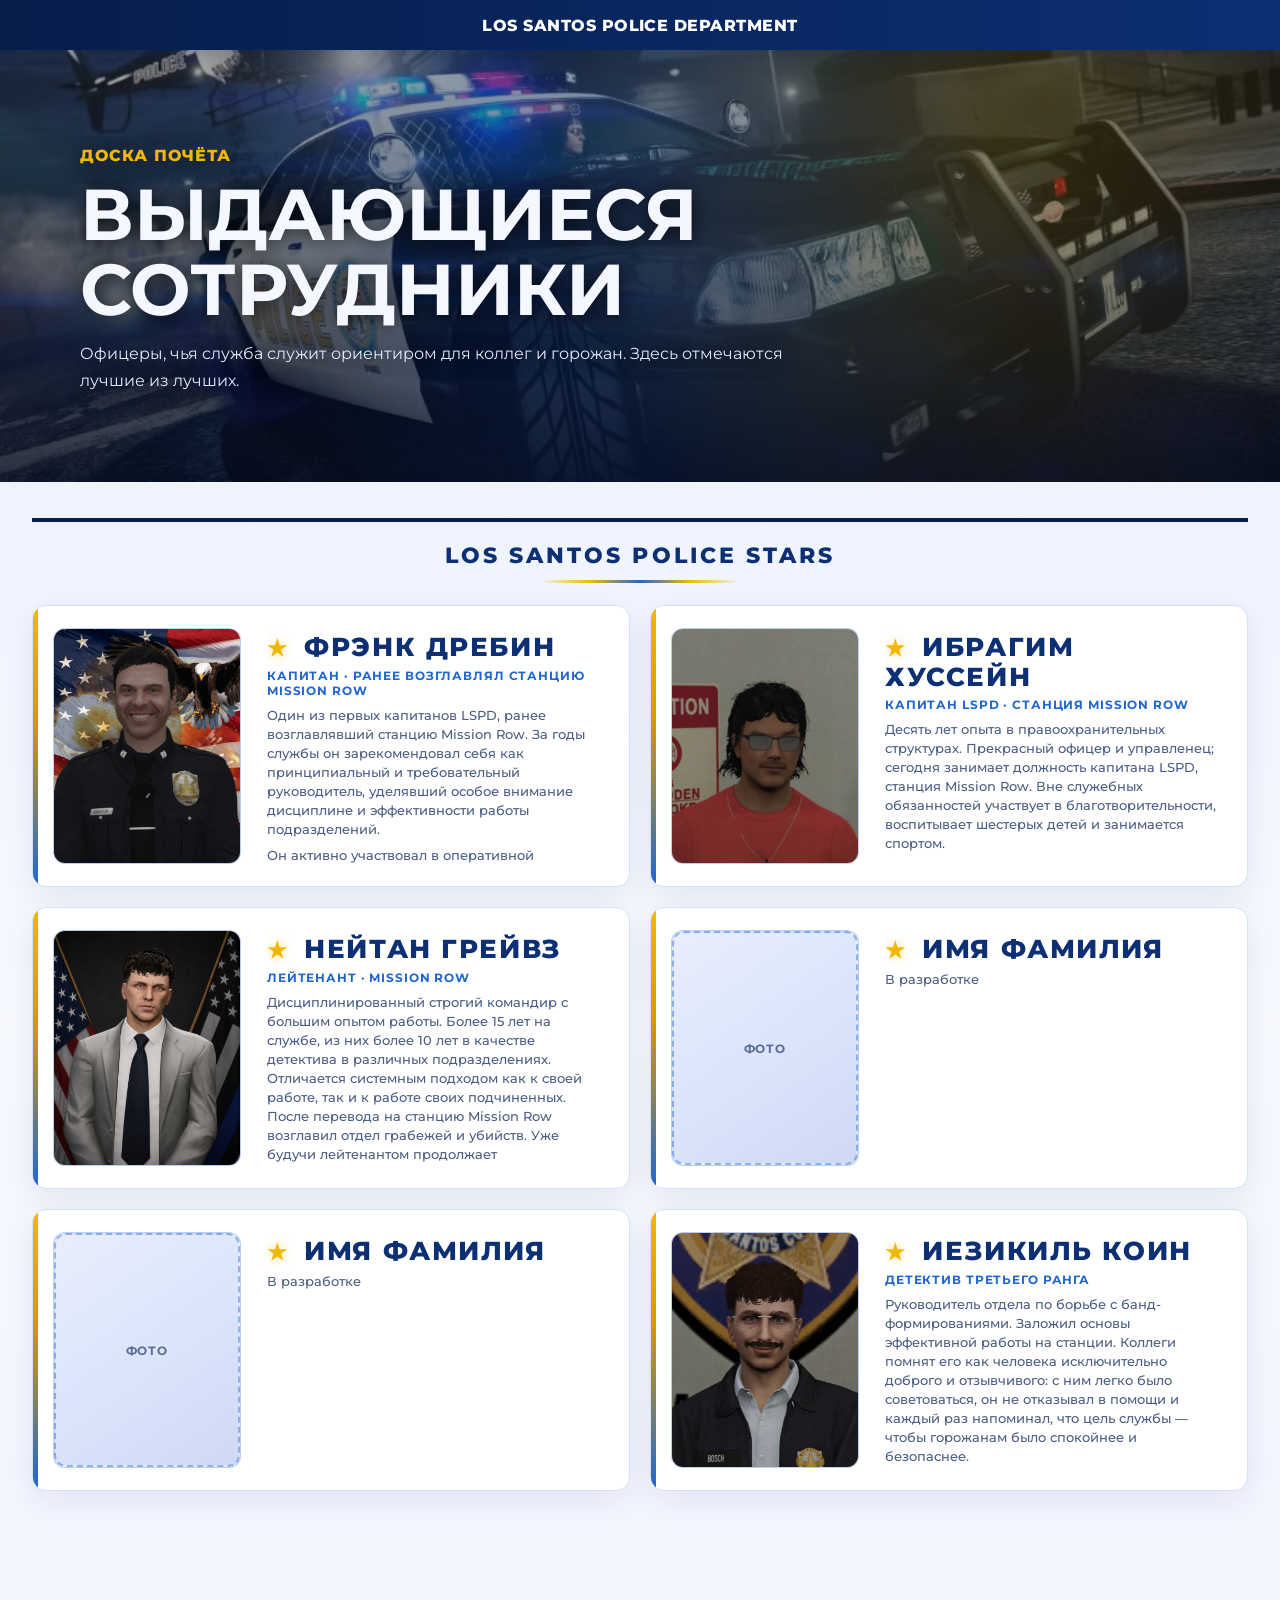
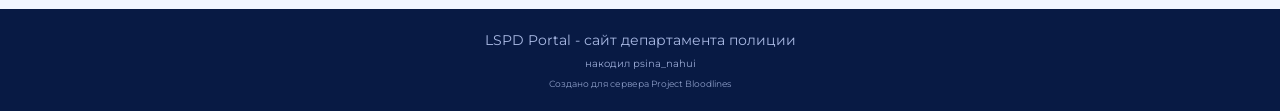
==== luchshie-sotrudniki.html @ 65a3765c "Доска почёта: добавлен Нейтан Грейвз с портретом Co-authored-by: Cursor <cursoragent@cursor.com>" ====
<!DOCTYPE html>
<html lang="ru">
<head>
  <meta charset="UTF-8">
  <meta name="viewport" content="width=device-width, initial-scale=1.0">
  <title>Выдающиеся сотрудники | LSPD Portal</title>
  <link rel="preconnect" href="https://fonts.googleapis.com">
  <link rel="preconnect" href="https://fonts.gstatic.com" crossorigin>
  <link href="https://fonts.googleapis.com/css2?family=Montserrat:wght@400;500;700;800&display=swap" rel="stylesheet">
  <link rel="stylesheet" href="styles.css">
</head>
<body>
  <header class="topbar">
    <div class="container nav">
      <a class="brand-text" href="index.html">LOS SANTOS POLICE DEPARTMENT</a>
    </div>
  </header>

  <main>
    <section class="hero hero-inner hero-honor">
      <div class="hero-overlay"></div>
      <div class="container hero-content">
        <p class="hero-kicker">доска почёта</p>
        <h1>Выдающиеся сотрудники</h1>
        <p class="hero-subtitle">
          Офицеры, чья служба служит ориентиром для коллег и горожан. Здесь отмечаются лучшие из лучших.
        </p>
      </div>
    </section>

    <section class="section section-honor">
      <div class="container">
        <div class="police-stars-banner">
          <p class="police-stars-heading">LOS SANTOS POLICE STARS</p>
        </div>
        <div class="honor-board-grid">
          <article class="honor-card">
            <div class="honor-card-photo-wrap">
              <div class="honor-card-photo-inner">
                <img
                  class="honor-card-img"
                  src="images/honor-frank-drebin.png"
                  width="512"
                  height="512"
                  alt="Портрет капитана Фрэнка Дребина"
                  loading="lazy"
                  decoding="async"
                >
              </div>
            </div>
            <div class="honor-card-text">
              <p class="honor-card-name"><span class="honor-star" aria-hidden="true">★</span> Фрэнк Дребин</p>
              <p class="honor-card-rank">Капитан · ранее возглавлял станцию Mission Row</p>
              <div class="honor-card-bio">
                <p>
                  Один из первых капитанов LSPD, ранее возглавлявший станцию Mission Row. За годы службы он
                  зарекомендовал себя как принципиальный и требовательный руководитель, уделявший особое внимание
                  дисциплине и эффективности работы подразделений.
                </p>
                <p>
                  Он активно участвовал в оперативной деятельности, поддерживая подчинённых не только приказами,
                  но и личным присутствием на службе. В период его руководства станция демонстрировала стабильные
                  результаты и высокий уровень взаимодействия между подразделениями.
                </p>
                <p>
                  Несмотря на завершение службы, его вклад и профессиональные стандарты продолжают оказывать
                  влияние на работу Mission Row.
                </p>
              </div>
            </div>
          </article>
          <article class="honor-card">
            <div class="honor-card-photo-wrap">
              <div class="honor-card-photo-inner">
                <img
                  class="honor-card-img"
                  src="images/honor-ibrahim-hussein.png"
                  width="512"
                  height="512"
                  alt="Портрет капитана Ибрагима Хуссейна"
                  loading="lazy"
                  decoding="async"
                >
              </div>
            </div>
            <div class="honor-card-text">
              <p class="honor-card-name"><span class="honor-star" aria-hidden="true">★</span> Ибрагим Хуссейн</p>
              <p class="honor-card-rank">Капитан LSPD · станция Mission Row</p>
              <p class="honor-card-note">
                Десять лет опыта в правоохранительных структурах. Прекрасный офицер и управленец; сегодня
                занимает должность капитана LSPD, станция Mission Row. Вне служебных обязанностей участвует
                в благотворительности, воспитывает шестерых детей и занимается спортом.
              </p>
            </div>
          </article>
          <article class="honor-card">
            <div class="honor-card-photo-wrap">
              <div class="honor-card-photo-inner">
                <img
                  class="honor-card-img"
                  src="images/honor-nathan-graves.png"
                  width="512"
                  height="512"
                  alt="Портрет лейтенанта Нейтана Грейвза"
                  loading="lazy"
                  decoding="async"
                >
              </div>
            </div>
            <div class="honor-card-text">
              <p class="honor-card-name"><span class="honor-star" aria-hidden="true">★</span> Нейтан Грейвз</p>
              <p class="honor-card-rank">Лейтенант · Mission Row</p>
              <p class="honor-card-note">
                Дисциплинированный строгий командир с большим опытом работы. Более 15 лет на службе, из них более
                10 лет в качестве детектива в различных подразделениях. Отличается системным подходом как к своей
                работе, так и к работе своих подчиненных. После перевода на станцию Mission Row возглавил отдел
                грабежей и убийств. Уже будучи лейтенантом продолжает демонстрировать высокий уровень
                профессионализма и устойчивые результаты.
              </p>
            </div>
          </article>
          <article class="honor-card">
            <div class="honor-card-photo-wrap">
              <div class="honor-card-photo-inner">
                <div class="honor-card-photo-placeholder">Фото</div>
              </div>
            </div>
            <div class="honor-card-text">
              <p class="honor-card-name"><span class="honor-star" aria-hidden="true">★</span> ИМЯ ФАМИЛИЯ</p>
              <p class="honor-card-note">В разработке</p>
            </div>
          </article>
          <article class="honor-card">
            <div class="honor-card-photo-wrap">
              <div class="honor-card-photo-inner">
                <div class="honor-card-photo-placeholder">Фото</div>
              </div>
            </div>
            <div class="honor-card-text">
              <p class="honor-card-name"><span class="honor-star" aria-hidden="true">★</span> ИМЯ ФАМИЛИЯ</p>
              <p class="honor-card-note">В разработке</p>
            </div>
          </article>
          <article class="honor-card">
            <div class="honor-card-photo-wrap">
              <div class="honor-card-photo-inner">
                <img
                  class="honor-card-img"
                  src="images/honor-iezikiel-koin.png"
                  width="376"
                  height="472"
                  alt="Портрет детектива Иезикиля Коина"
                  loading="lazy"
                  decoding="async"
                >
              </div>
            </div>
            <div class="honor-card-text">
              <p class="honor-card-name"><span class="honor-star" aria-hidden="true">★</span> Иезикиль Коин</p>
              <p class="honor-card-rank">Детектив третьего ранга</p>
              <p class="honor-card-note">
                Руководитель отдела по борьбе с банд-формированиями. Заложил основы эффективной работы на станции.
                Коллеги помнят его как человека исключительно доброго и отзывчивого: с ним легко было советоваться,
                он не отказывал в помощи и каждый раз напоминал, что цель службы — чтобы горожанам было спокойнее и безопаснее.
              </p>
            </div>
          </article>
        </div>
      </div>
    </section>
  </main>

  <footer class="footer">
    <div class="container">
      <p class="footer-main">LSPD Portal - сайт департамента полиции</p>
      <p class="footer-note">накодил psina_nahui</p>
      <p class="footer-server">Создано для сервера Project Bloodlines</p>
    </div>
  </footer>
</body>
</html>
---- styles.css ----
:root {
  --bg-dark: #071d4a;
  --bg-dark-2: #0b2f74;
  --accent: #1f66d1;
  --text: #f4f7ff;
  --muted: #cedaf8;
  --gold: #f2b705;
}

* {
  box-sizing: border-box;
}

html,
body {
  margin: 0;
  padding: 0;
  font-family: "Montserrat", Arial, sans-serif;
  background: #f2f6ff;
  color: #111b31;
}

.container {
  width: min(1120px, 92%);
  margin: 0 auto;
}

.topbar {
  position: sticky;
  top: 0;
  z-index: 50;
  height: 50px;
  background: linear-gradient(90deg, var(--bg-dark), var(--bg-dark-2));
  box-shadow: 0 4px 20px rgba(7, 29, 74, 0.28);
}

.nav {
  height: 50px;
  display: flex;
  align-items: center;
  justify-content: center;
}

.brand-text {
  color: #ffffff;
  font-size: clamp(0.72rem, 1.8vw, 1.02rem);
  font-weight: 800;
  letter-spacing: 0.03em;
  text-transform: uppercase;
  text-align: center;
  line-height: 1;
}

a.brand-text {
  text-decoration: none;
  display: flex;
  align-items: center;
  justify-content: center;
  width: 100%;
  min-height: 50px;
}

a.brand-text:hover {
  color: #e8eeff;
}

.hero {
  position: relative;
  min-height: 72vh;
  display: flex;
  align-items: flex-end;
  background:
    linear-gradient(180deg, rgba(4, 10, 28, 0.35) 0%, rgba(4, 12, 32, 0.82) 100%),
    url("images/hero-lspd.png") center/cover no-repeat;
}

.hero-inner {
  min-height: 48vh;
}

.hero-overlay {
  position: absolute;
  inset: 0;
  background: radial-gradient(circle at 50% 30%, rgba(37, 93, 191, 0.3), transparent 55%);
}

.hero-content {
  position: relative;
  z-index: 1;
  padding: 72px 0 88px;
  color: var(--text);
  text-shadow: 0 2px 20px rgba(0, 0, 0, 0.75);
}

.hero-kicker {
  margin: 0 0 12px;
  color: var(--gold);
  font-weight: 800;
  letter-spacing: 0.06em;
  text-transform: uppercase;
}

.hero h1 {
  margin: 0 0 14px;
  font-size: clamp(2rem, 6vw, 4.5rem);
  line-height: 1.04;
  max-width: 900px;
  text-transform: uppercase;
}

.hero-subtitle {
  margin: 0;
  max-width: 760px;
  color: #e2ebff;
  line-height: 1.65;
}

.section {
  padding: 58px 0;
}

.section-cards {
  padding-top: 4px;
}

.police-stars-banner {
  margin: 0 0 22px;
  padding-top: 20px;
  border-top: 4px solid var(--bg-dark);
}

.police-stars-heading {
  margin: 0;
  text-align: center;
  font-size: clamp(0.95rem, 2.4vw, 1.35rem);
  font-weight: 800;
  letter-spacing: 0.14em;
  text-transform: uppercase;
  color: #0d2f73;
}

.police-stars-heading::after {
  content: "";
  display: block;
  width: min(200px, 40%);
  height: 3px;
  margin: 12px auto 0;
  border-radius: 2px;
  background: linear-gradient(90deg, transparent, var(--gold), var(--accent), var(--gold), transparent);
}

.cards-grid {
  display: grid;
  grid-template-columns: repeat(4, minmax(0, 1fr));
  gap: 18px;
  /* не задавать горизонтальные margin — иначе перебивается margin: 0 auto у .container на том же элементе */
  padding: 10px 0;
  overflow: visible;
}

.cards-grid.single-card {
  grid-template-columns: minmax(260px, 460px);
  justify-content: center;
}

.card {
  position: relative;
  min-height: 220px;
  border: 2px solid #2f70cf;
  overflow: hidden;
  text-decoration: none;
  color: #ffffff;
  display: flex;
  align-items: flex-end;
  justify-content: flex-start;
  padding: 18px;
  background-size: cover;
  background-position: center;
  transition:
    transform 0.28s ease,
    box-shadow 0.28s ease;
}

.card::before {
  content: "";
  position: absolute;
  inset: 0;
  background: linear-gradient(180deg, rgba(0, 0, 0, 0.18), rgba(0, 0, 0, 0.58));
  transition: background 0.28s ease;
}

.card:hover,
.card:focus-visible {
  transform: scale(1.045);
  z-index: 2;
  box-shadow: 0 18px 42px rgba(13, 47, 115, 0.38);
}

.card:hover::before,
.card:focus-visible::before {
  background: linear-gradient(180deg, rgba(0, 0, 0, 0.52), rgba(0, 0, 0, 0.88));
}

.card:focus-visible {
  outline: 3px solid #5a9cff;
  outline-offset: 3px;
}

.card-text-wrap {
  display: block;
  position: relative;
  z-index: 1;
  width: 100%;
  max-width: 100%;
}

.card-title,
.card-hover-desc {
  display: block;
  transition: opacity 0.22s ease, visibility 0.22s ease;
}

.card-title {
  font-weight: 800;
  letter-spacing: 0.04em;
  text-transform: uppercase;
  font-size: 1.05rem;
}

.card-hover-desc {
  position: absolute;
  left: 0;
  right: 0;
  bottom: 0;
  opacity: 0;
  visibility: hidden;
  font-weight: 700;
  font-size: 0.92rem;
  line-height: 1.35;
  letter-spacing: 0.02em;
  text-transform: none;
}

.card:hover .card-title,
.card:focus-visible .card-title {
  opacity: 0;
  visibility: hidden;
}

.card:hover .card-hover-desc,
.card:focus-visible .card-hover-desc {
  opacity: 1;
  visibility: visible;
}

@media (prefers-reduced-motion: reduce) {
  .card {
    transition: none;
  }

  .card::before {
    transition: none;
  }

  .card-title,
  .card-hover-desc {
    transition: none;
  }
}

.card-2 {
  background-image: url("https://images.unsplash.com/photo-1450101499163-c8848c66ca85?auto=format&fit=crop&w=1200&q=80");
}

.card-3 {
  background-image: url("https://images.unsplash.com/photo-1589998059171-988d887df646?auto=format&fit=crop&w=1200&q=80");
}

.card-4 {
  background-image: url("https://images.unsplash.com/photo-1589829545856-d10d557cf95f?auto=format&fit=crop&w=1200&q=80");
}

.card-5 {
  background-image: url("images/ride-along-card.png");
}

.card-6 {
  background-image: url("images/card-best-employees.png");
  background-position: center center;
}

.hero.hero-honor .hero-overlay {
  background:
    radial-gradient(circle at 78% 18%, rgba(242, 183, 5, 0.2), transparent 46%),
    radial-gradient(circle at 50% 32%, rgba(37, 93, 191, 0.32), transparent 58%);
}

.section-honor {
  padding-top: 36px;
  background:
    linear-gradient(180deg, #eef3ff 0%, #f2f6ff 22%, #f7f9ff 50%, #f2f6ff 100%);
}

.section-honor .container {
  width: min(1240px, 95%);
}

.honor-board-grid {
  display: grid;
  grid-template-columns: repeat(2, minmax(0, 1fr));
  gap: 20px;
  max-width: 100%;
  margin: 0 auto;
}

/* Нечётное число карточек: последняя по центру, ширина как у одной колонки */
.honor-board-grid > .honor-card:last-child:nth-child(odd) {
  grid-column: 1 / -1;
  width: 100%;
  max-width: calc((100% - 20px) / 2);
  justify-self: center;
}

/* Единый размер портрета; блок текста не выше фото (лишнее — прокрутка) */
.honor-card {
  --honor-photo-w: 188px;
  --honor-photo-h: 236px;

  position: relative;
  display: grid;
  grid-template-columns: var(--honor-photo-w) 1fr;
  gap: 20px 26px;
  align-items: start;
  padding: 22px 24px 22px 20px;
  background: #ffffff;
  border-radius: 14px;
  border: 1px solid #d5e0fb;
  box-shadow:
    0 10px 32px rgba(7, 29, 74, 0.08),
    inset 0 1px 0 rgba(255, 255, 255, 0.9);
  overflow: hidden;
}

.honor-card::before {
  content: "";
  position: absolute;
  left: 0;
  top: 0;
  bottom: 0;
  width: 5px;
  background: linear-gradient(180deg, var(--gold) 0%, #d99a00 40%, var(--accent) 100%);
}

.honor-card-photo-wrap {
  position: relative;
  z-index: 1;
  width: var(--honor-photo-w);
  height: var(--honor-photo-h);
  flex-shrink: 0;
}

.honor-card-photo-inner {
  width: 100%;
  height: 100%;
  border-radius: 12px;
  overflow: hidden;
  border: 1px solid rgba(47, 112, 207, 0.25);
  background: #e8eefc;
}

.honor-card-img {
  display: block;
  width: 100%;
  height: 100%;
  object-fit: cover;
  object-position: center top;
}

.honor-card-photo-placeholder {
  display: flex;
  align-items: center;
  justify-content: center;
  width: 100%;
  height: 100%;
  border-radius: 12px;
  border: 2px dashed rgba(47, 112, 207, 0.45);
  background: linear-gradient(145deg, #e8eefc 0%, #dce6fb 45%, #cfd9f5 100%);
  color: #5a6d94;
  font-size: 0.78rem;
  font-weight: 700;
  letter-spacing: 0.08em;
  text-transform: uppercase;
}

.honor-card-text {
  position: relative;
  z-index: 1;
  min-width: 0;
  height: var(--honor-photo-h);
  max-height: var(--honor-photo-h);
  overflow-x: hidden;
  overflow-y: auto;
  display: flex;
  flex-direction: column;
  justify-content: flex-start;
  box-sizing: border-box;
  padding: 4px 6px 2px 0;
}

.honor-star {
  display: inline-block;
  margin-right: 6px;
  color: var(--gold);
  font-size: 0.85em;
  text-shadow: 0 0 12px rgba(242, 183, 5, 0.45);
  vertical-align: middle;
}

.honor-card-name {
  margin: 0 0 6px;
  font-size: clamp(1.12rem, 2.4vw, 1.65rem);
  font-weight: 800;
  letter-spacing: 0.06em;
  line-height: 1.12;
  text-transform: uppercase;
  color: #0d2f73;
}

.honor-card-rank {
  margin: 0 0 8px;
  font-size: 0.78rem;
  font-weight: 700;
  letter-spacing: 0.07em;
  text-transform: uppercase;
  color: #1f66d1;
}

.honor-card-note {
  margin: 0;
  font-size: 0.82rem;
  line-height: 1.45;
  color: #4a5d82;
  font-weight: 500;
}

.honor-card-bio {
  margin: 0;
  min-height: 0;
}

.honor-card-bio p {
  margin: 0 0 0.55em;
  font-size: 0.82rem;
  line-height: 1.45;
  color: #4a5d82;
  font-weight: 500;
}

.honor-card-bio p:last-child {
  margin-bottom: 0;
}

@media (max-width: 900px) {
  .honor-board-grid {
    grid-template-columns: 1fr;
  }

  .honor-board-grid > .honor-card:last-child:nth-child(odd) {
    grid-column: auto;
    max-width: none;
    justify-self: stretch;
  }
}

@media (max-width: 640px) {
  .honor-card {
    grid-template-columns: 1fr;
    justify-items: center;
    text-align: center;
    padding: 20px 18px;
  }

  .honor-card-photo-wrap {
    width: min(188px, 100%);
    aspect-ratio: 188 / 236;
    height: auto;
  }

  .honor-card-text {
    width: 100%;
    height: auto;
    max-height: none;
    overflow: visible;
    justify-content: flex-start;
    padding-right: 0;
  }

  .honor-card-name {
    letter-spacing: 0.05em;
  }
}

.section-contacts {
  padding-top: 12px;
}

.contacts-box {
  background: #ffffff;
  border: 1px solid #d5e0fb;
  border-radius: 12px;
  padding: 26px 24px;
}

.contacts-box h2 {
  margin: 0 0 14px;
  color: #0d2f73;
}

.contacts-box p {
  margin: 0 0 8px;
  line-height: 1.6;
}

.contacts-box p:last-child {
  margin-bottom: 0;
}

.advantages-box {
  background: #ffffff;
  border: 1px solid #d5e0fb;
  border-radius: 12px;
  padding: 28px 24px;
}

.advantages-box h2 {
  margin: 0 0 14px;
  color: #0d2f73;
}

.advantages-box h3 {
  margin: 18px 0 10px;
  color: #0d2f73;
}

.advantages-box p {
  margin: 0 0 12px;
  line-height: 1.65;
}

.advantages-list {
  margin: 0 0 24px;
  padding-left: 24px;
  line-height: 1.7;
}

.pricing-age-note {
  margin: 12px 0 0;
  padding: 12px 14px;
  border-radius: 10px;
  background: #eef4ff;
  border: 1px solid #d7e4ff;
  line-height: 1.65;
}

.service-panel .price-list {
  margin: 0 0 18px;
  padding-left: 22px;
  line-height: 1.65;
}

.price-list li {
  margin-bottom: 8px;
}

.price-list li span {
  font-weight: 700;
  color: #0d2f73;
}

.service-label {
  display: block;
  margin: 0 0 8px;
  font-weight: 700;
  color: #0d2f73;
  font-size: 0.95rem;
}

.service-select {
  width: 100%;
  max-width: min(720px, 100%);
  margin: 0 0 18px;
  padding: 12px 14px;
  border-radius: 10px;
  border: 1px solid #c8d6f5;
  background: #f7f9ff;
  font-family: inherit;
  font-size: 0.95rem;
  color: #111b31;
  transition: border-color 0.25s ease, box-shadow 0.25s ease, transform 0.2s ease;
}

.service-select:focus {
  outline: none;
  border-color: #4f83dd;
  box-shadow: 0 0 0 4px rgba(79, 131, 221, 0.2);
  transform: translateY(-1px);
}

.service-panel {
  margin: 0 0 22px;
  background: #f8fbff;
  border: 1px solid #d7e4ff;
  border-radius: 10px;
  padding: 16px 16px 6px;
}

.service-panel p {
  margin: 0 0 12px;
  line-height: 1.65;
}

.service-panel-active {
  animation: panelFadeIn 0.35s ease;
}

@keyframes panelFadeIn {
  from {
    opacity: 0;
    transform: translateY(8px);
  }

  to {
    opacity: 1;
    transform: translateY(0);
  }
}

.actions-row {
  display: grid;
  grid-template-columns: repeat(3, minmax(0, 1fr));
  gap: 12px;
}

.actions-row-single {
  grid-template-columns: minmax(200px, 400px);
  justify-content: center;
}

.action-btn {
  display: inline-flex;
  align-items: center;
  justify-content: center;
  min-height: 54px;
  border: 0;
  border-radius: 10px;
  background: #1f66d1;
  color: #ffffff;
  text-decoration: none;
  font-weight: 700;
  text-align: center;
  padding: 12px 14px;
  cursor: pointer;
}

.action-btn:hover {
  background: #1859bb;
}

.action-btn-muted {
  background: #7890c4;
  cursor: not-allowed;
}

.action-btn-muted:hover {
  background: #7890c4;
}

.footer {
  margin-top: 60px;
  background: #081a44;
  color: #a9b9e4;
  text-align: center;
  padding: 22px 0 20px;
}

.footer-main {
  margin: 0 0 8px;
  font-size: 0.88rem;
}

.footer-note {
  margin: 0;
  font-size: 0.64rem;
  opacity: 0.92;
}

.footer-server {
  margin: 8px 0 0;
  font-size: 0.58rem;
  line-height: 1.35;
  opacity: 0.82;
}

@media (max-width: 880px) {
  .cards-grid {
    grid-template-columns: repeat(2, minmax(0, 1fr));
  }
}

@media (max-width: 720px) {
  .nav {
    height: 50px;
  }

  .hero {
    min-height: 62vh;
  }

  .hero-content {
    padding: 56px 0;
  }

  .cards-grid {
    grid-template-columns: 1fr;
  }

  .card {
    min-height: 195px;
  }

  .actions-row {
    gap: 8px;
  }

  .actions-row .action-btn {
    font-size: clamp(0.62rem, 2.4vw, 0.82rem);
    padding: 10px 6px;
    min-height: 48px;
  }
}
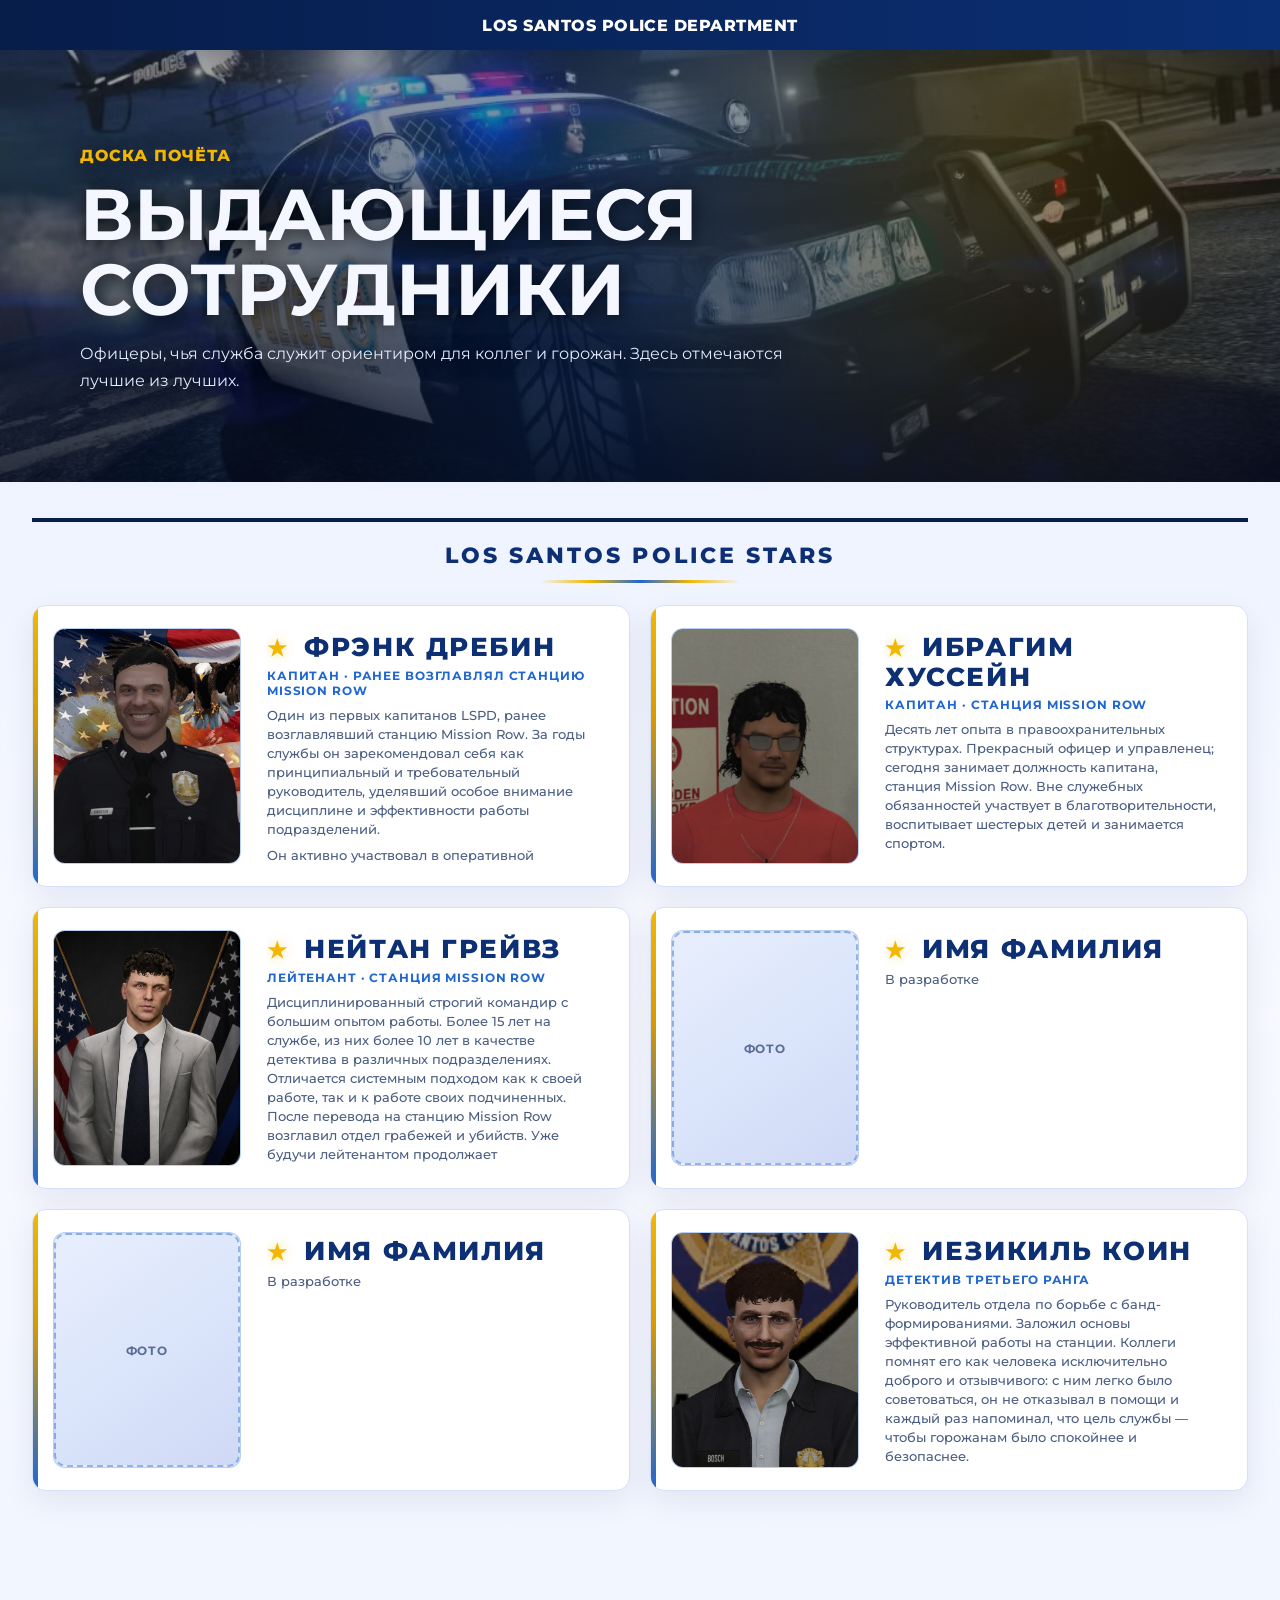
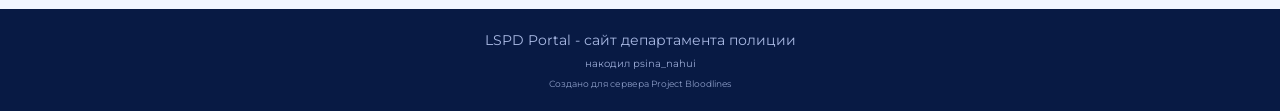
==== commit d0f3430a: "Доска почёта: в карточке Ибрагима убрано «LSPD» из должности Co-authored-by: Cursor <cursoragent@cur" ====
--- a/luchshie-sotrudniki.html
+++ b/luchshie-sotrudniki.html
@@ -85,10 +85,10 @@
             </div>
             <div class="honor-card-text">
               <p class="honor-card-name"><span class="honor-star" aria-hidden="true">★</span> Ибрагим Хуссейн</p>
-              <p class="honor-card-rank">Капитан LSPD · станция Mission Row</p>
+              <p class="honor-card-rank">Капитан · станция Mission Row</p>
               <p class="honor-card-note">
                 Десять лет опыта в правоохранительных структурах. Прекрасный офицер и управленец; сегодня
-                занимает должность капитана LSPD, станция Mission Row. Вне служебных обязанностей участвует
+                занимает должность капитана, станция Mission Row. Вне служебных обязанностей участвует
                 в благотворительности, воспитывает шестерых детей и занимается спортом.
               </p>
             </div>
@@ -109,7 +109,7 @@
             </div>
             <div class="honor-card-text">
               <p class="honor-card-name"><span class="honor-star" aria-hidden="true">★</span> Нейтан Грейвз</p>
-              <p class="honor-card-rank">Лейтенант · Mission Row</p>
+              <p class="honor-card-rank">Лейтенант · Станция Mission Row</p>
               <p class="honor-card-note">
                 Дисциплинированный строгий командир с большим опытом работы. Более 15 лет на службе, из них более
                 10 лет в качестве детектива в различных подразделениях. Отличается системным подходом как к своей
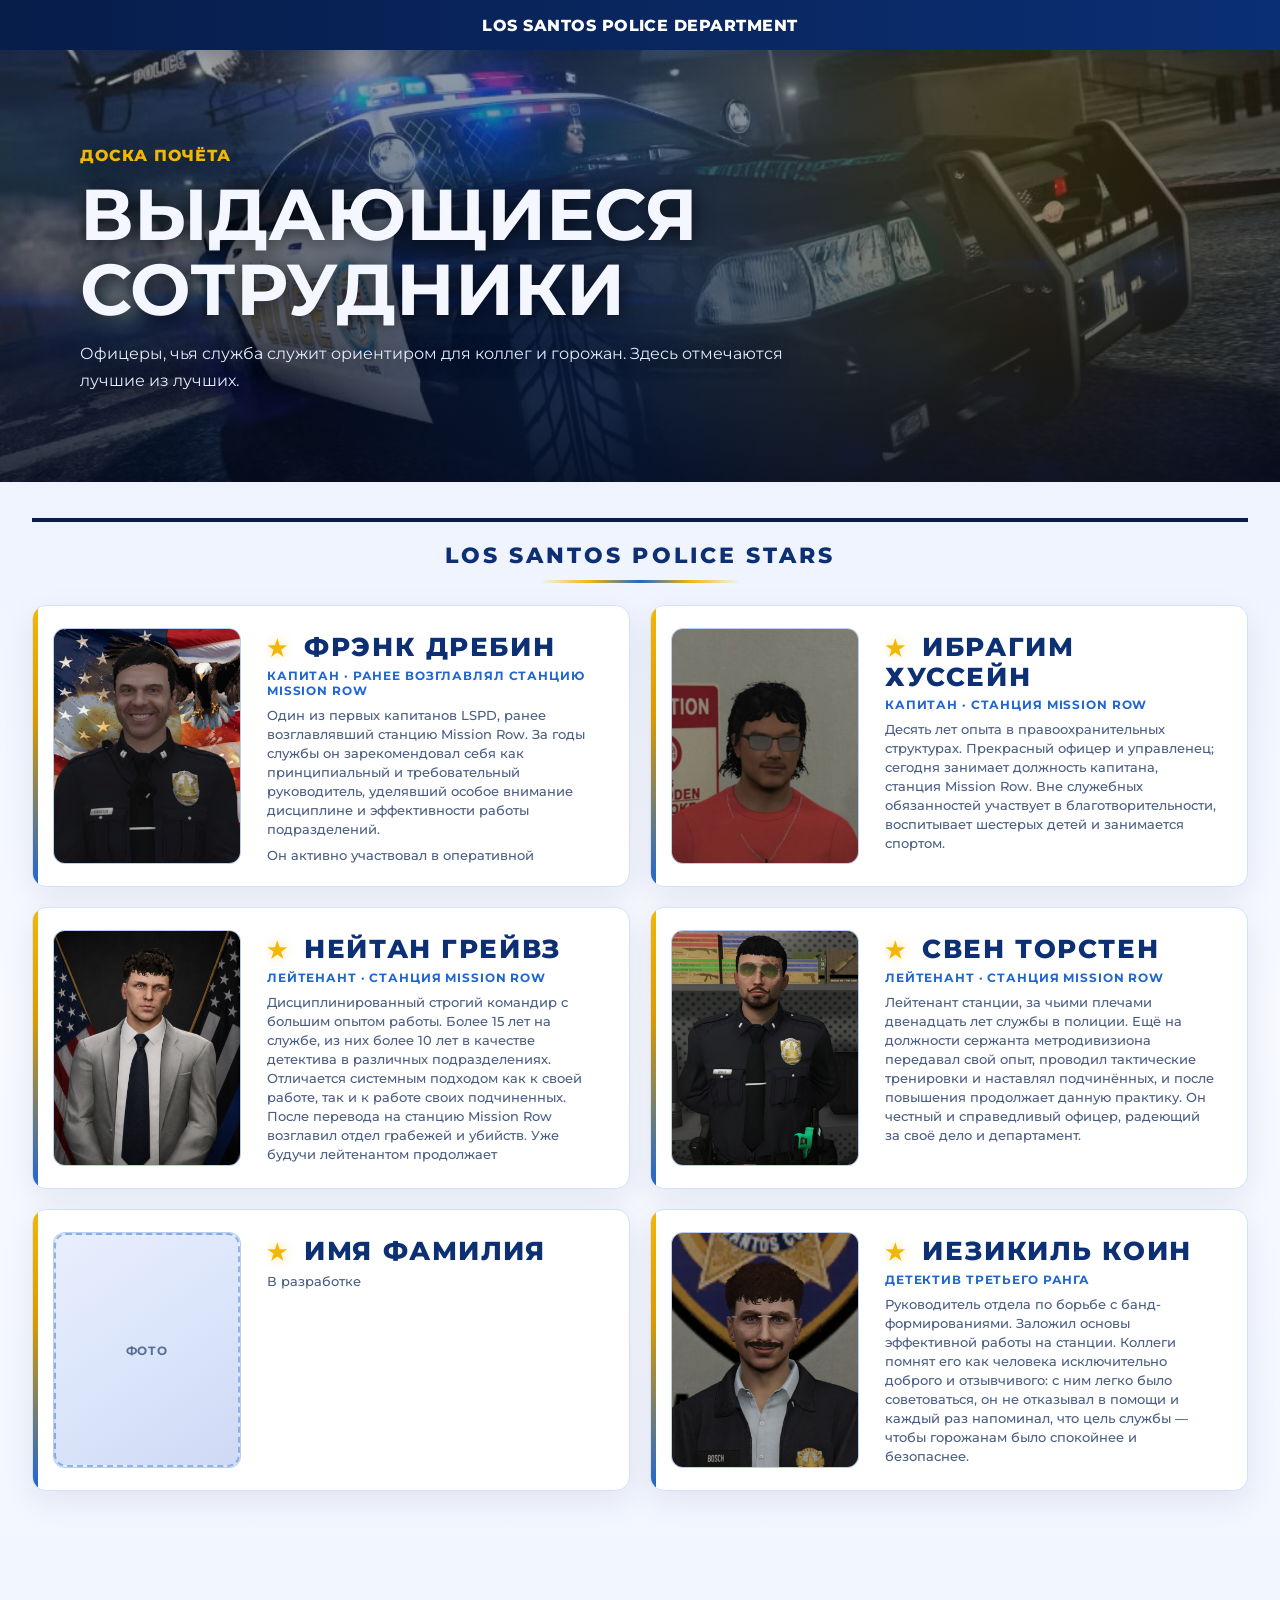
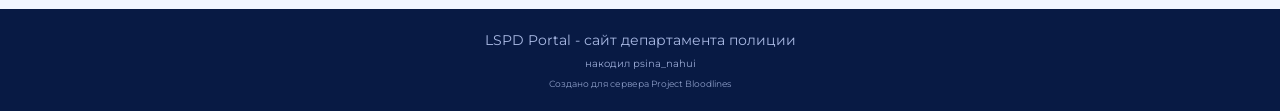
==== commit 02b3a956: "Доска почёта: добавлен Свен Торстен с портретом Co-authored-by: Cursor <cursoragent@cursor.com>" ====
--- a/luchshie-sotrudniki.html
+++ b/luchshie-sotrudniki.html
@@ -122,12 +122,26 @@
           <article class="honor-card">
             <div class="honor-card-photo-wrap">
               <div class="honor-card-photo-inner">
-                <div class="honor-card-photo-placeholder">Фото</div>
+                <img
+                  class="honor-card-img"
+                  src="images/honor-sven-torsten.png"
+                  width="672"
+                  height="1008"
+                  alt="Портрет лейтенанта Свена Торстена"
+                  loading="lazy"
+                  decoding="async"
+                >
               </div>
             </div>
             <div class="honor-card-text">
-              <p class="honor-card-name"><span class="honor-star" aria-hidden="true">★</span> ИМЯ ФАМИЛИЯ</p>
-              <p class="honor-card-note">В разработке</p>
+              <p class="honor-card-name"><span class="honor-star" aria-hidden="true">★</span> Свен Торстен</p>
+              <p class="honor-card-rank">Лейтенант · Станция Mission Row</p>
+              <p class="honor-card-note">
+                Лейтенант станции, за чьими плечами двенадцать лет службы в полиции. Ещё на должности сержанта
+                метродивизиона передавал свой опыт, проводил тактические тренировки и наставлял подчинённых, и
+                после повышения продолжает данную практику. Он честный и справедливый офицер, радеющий за своё
+                дело и департамент.
+              </p>
             </div>
           </article>
           <article class="honor-card">
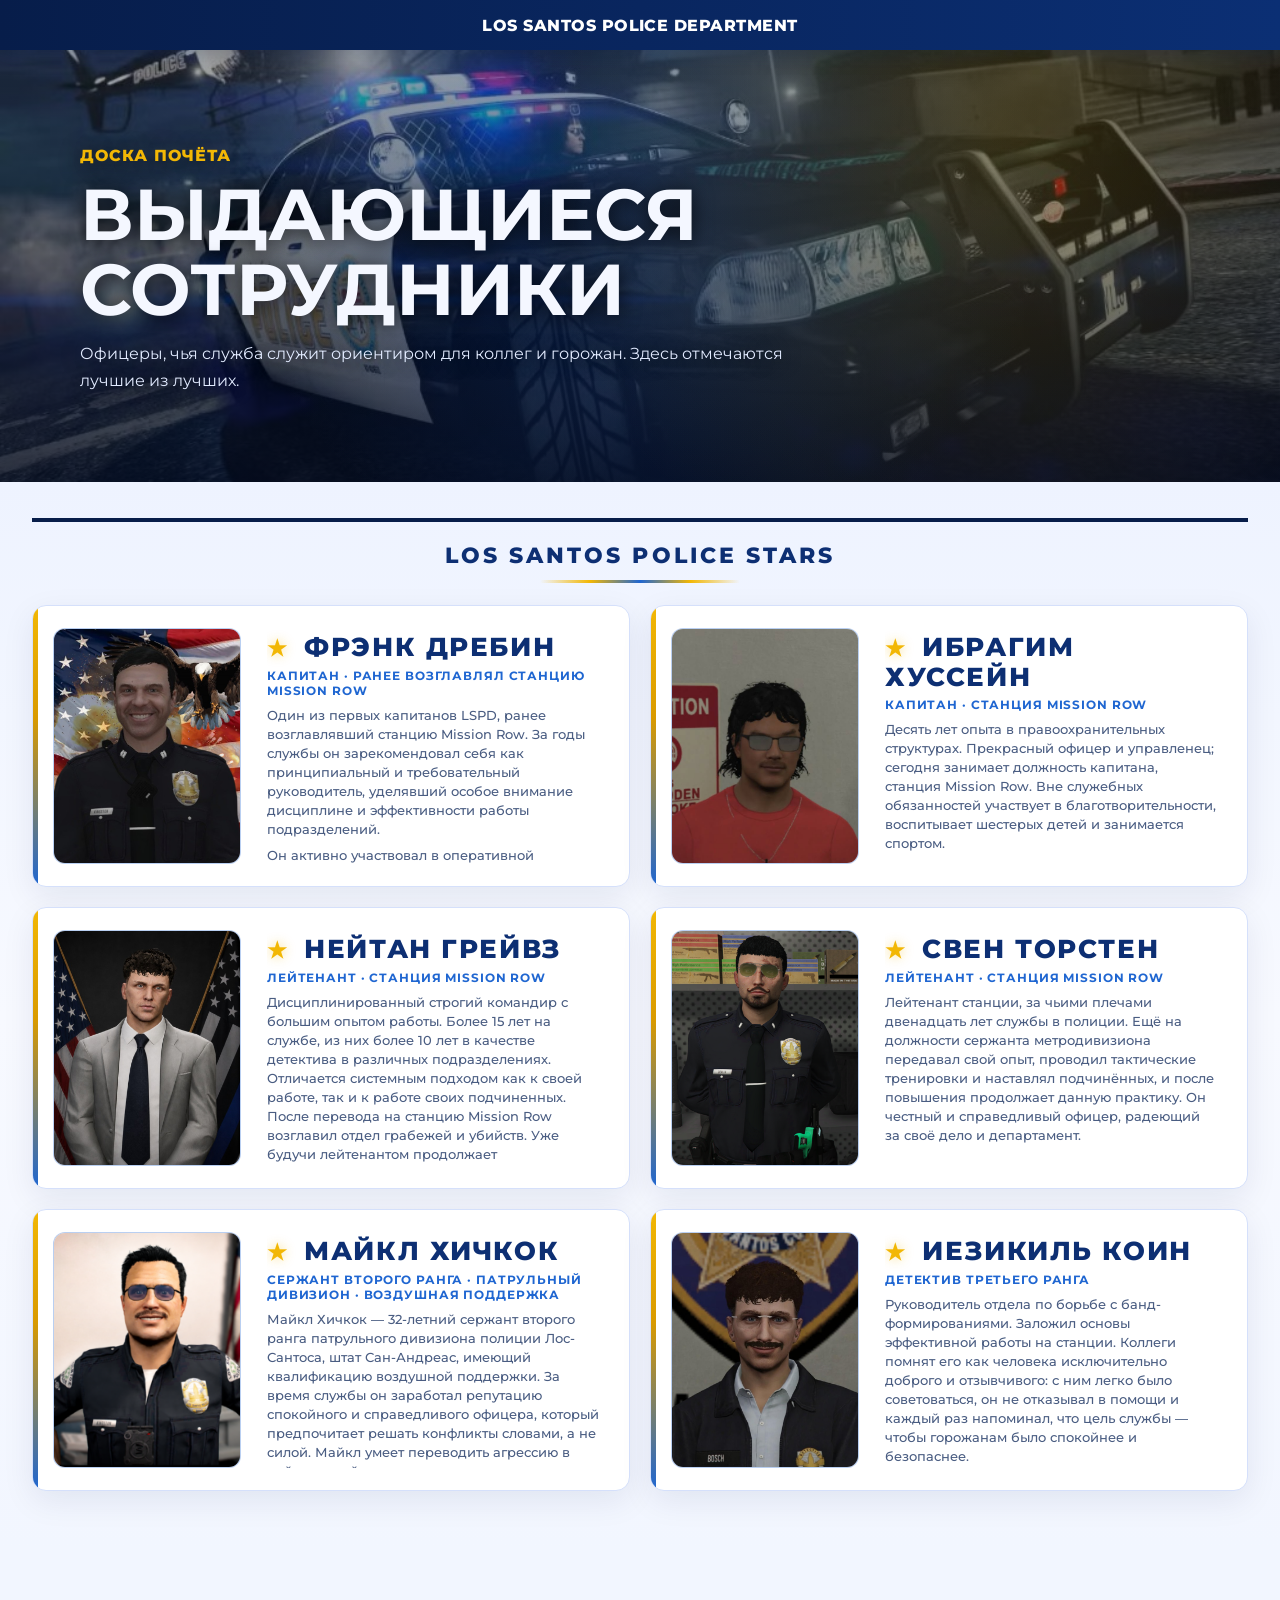
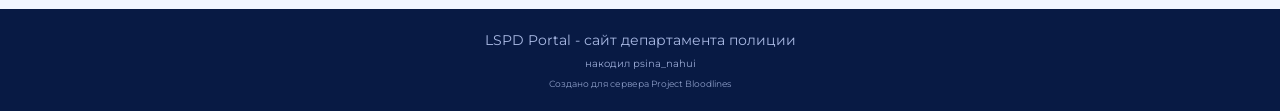
==== commit 969ca67d: "Доска почёта: добавлен Майкл Хичкок с портретом и биографией Co-authored-by: Cursor <cursoragent@cur" ====
--- a/luchshie-sotrudniki.html
+++ b/luchshie-sotrudniki.html
@@ -147,12 +147,55 @@
           <article class="honor-card">
             <div class="honor-card-photo-wrap">
               <div class="honor-card-photo-inner">
-                <div class="honor-card-photo-placeholder">Фото</div>
-              </div>
-            </div>
-            <div class="honor-card-text">
-              <p class="honor-card-name"><span class="honor-star" aria-hidden="true">★</span> ИМЯ ФАМИЛИЯ</p>
-              <p class="honor-card-note">В разработке</p>
+                <img
+                  class="honor-card-img"
+                  src="images/honor-michael-hitchcock.png"
+                  width="672"
+                  height="1008"
+                  alt="Портрет сержанта Майкла Хичкока"
+                  loading="lazy"
+                  decoding="async"
+                >
+              </div>
+            </div>
+            <div class="honor-card-text">
+              <p class="honor-card-name"><span class="honor-star" aria-hidden="true">★</span> Майкл Хичкок</p>
+              <p class="honor-card-rank">Сержант второго ранга · патрульный дивизион · воздушная поддержка</p>
+              <div class="honor-card-bio">
+                <p>
+                  Майкл Хичкок — 32-летний сержант второго ранга патрульного дивизиона полиции Лос-Сантоса,
+                  штат Сан-Андреас, имеющий квалификацию воздушной поддержки. За время службы он заработал репутацию
+                  спокойного и справедливого офицера, который предпочитает решать конфликты словами, а не силой.
+                  Майкл умеет переводить агрессию в нейтральный разговор и всегда старается сохранить контроль над ситуацией.
+                  Среди коллег он известен как дружелюбный и надёжный человек, однако к подчинённым относится строго,
+                  особенно когда речь идёт о дисциплине и работе на улицах города.
+                </p>
+                <p>
+                  Родился в Де-Мойне, штат Айова, в семье рабочего мясокомбината и школьной библиотекарши. Детство прошло
+                  среди простых людей, где ценились спокойствие, честность и уверенность в завтрашнем дне. После школы
+                  поступил в Community College Айовы и получил диплом по криминологии, хотя сам утверждает, что попал туда
+                  случайно — искал аудиторию, где рассказывали, как открыть недорогую пиццерию. Всё изменилось после того,
+                  как преподаватель заметил, насколько легко Майкл разобрал тестовый кейс ограбления, и убедил его попробовать
+                  себя в полиции.
+                </p>
+                <p>
+                  Окончательно решение стать офицером он принял после ограбления булочной в студенческие годы. Пока преступник
+                  угрожал продавщице, Майкл больше переживал за витрину с эклерами, чем за собственную безопасность, и в итоге
+                  вырубил грабителя металлическим лотком для выпечки. Эклеры остались целы, продавщица назвала его героем,
+                  а бесплатный торт стал началом его пути в полиции.
+                </p>
+                <p>
+                  Несмотря на серьёзную должность, Хичкок всегда оставался человеком со странными привычками и своеобразным
+                  чувством юмора. Он боится случайно стать начальником, считая, что однажды подпишет документ, который отменит
+                  Конституцию. В отделе известен своей коллекцией «потерянных» кружек, ручек, значков и флешек, которые называет
+                  будущим «музеем полиции его имени». Также состоит в онлайн-клубе любителей перекусов, где спорит о том,
+                  какой соус лучше подходит «для переговоров».
+                </p>
+                <p>
+                  Со временем Майкл покинул Лос-Сантос и уехал в Канаду, оставив службу позади, но для многих коллег навсегда
+                  остался офицером, который умел сохранять спокойствие даже в самом большом хаосе.
+                </p>
+              </div>
             </div>
           </article>
           <article class="honor-card">
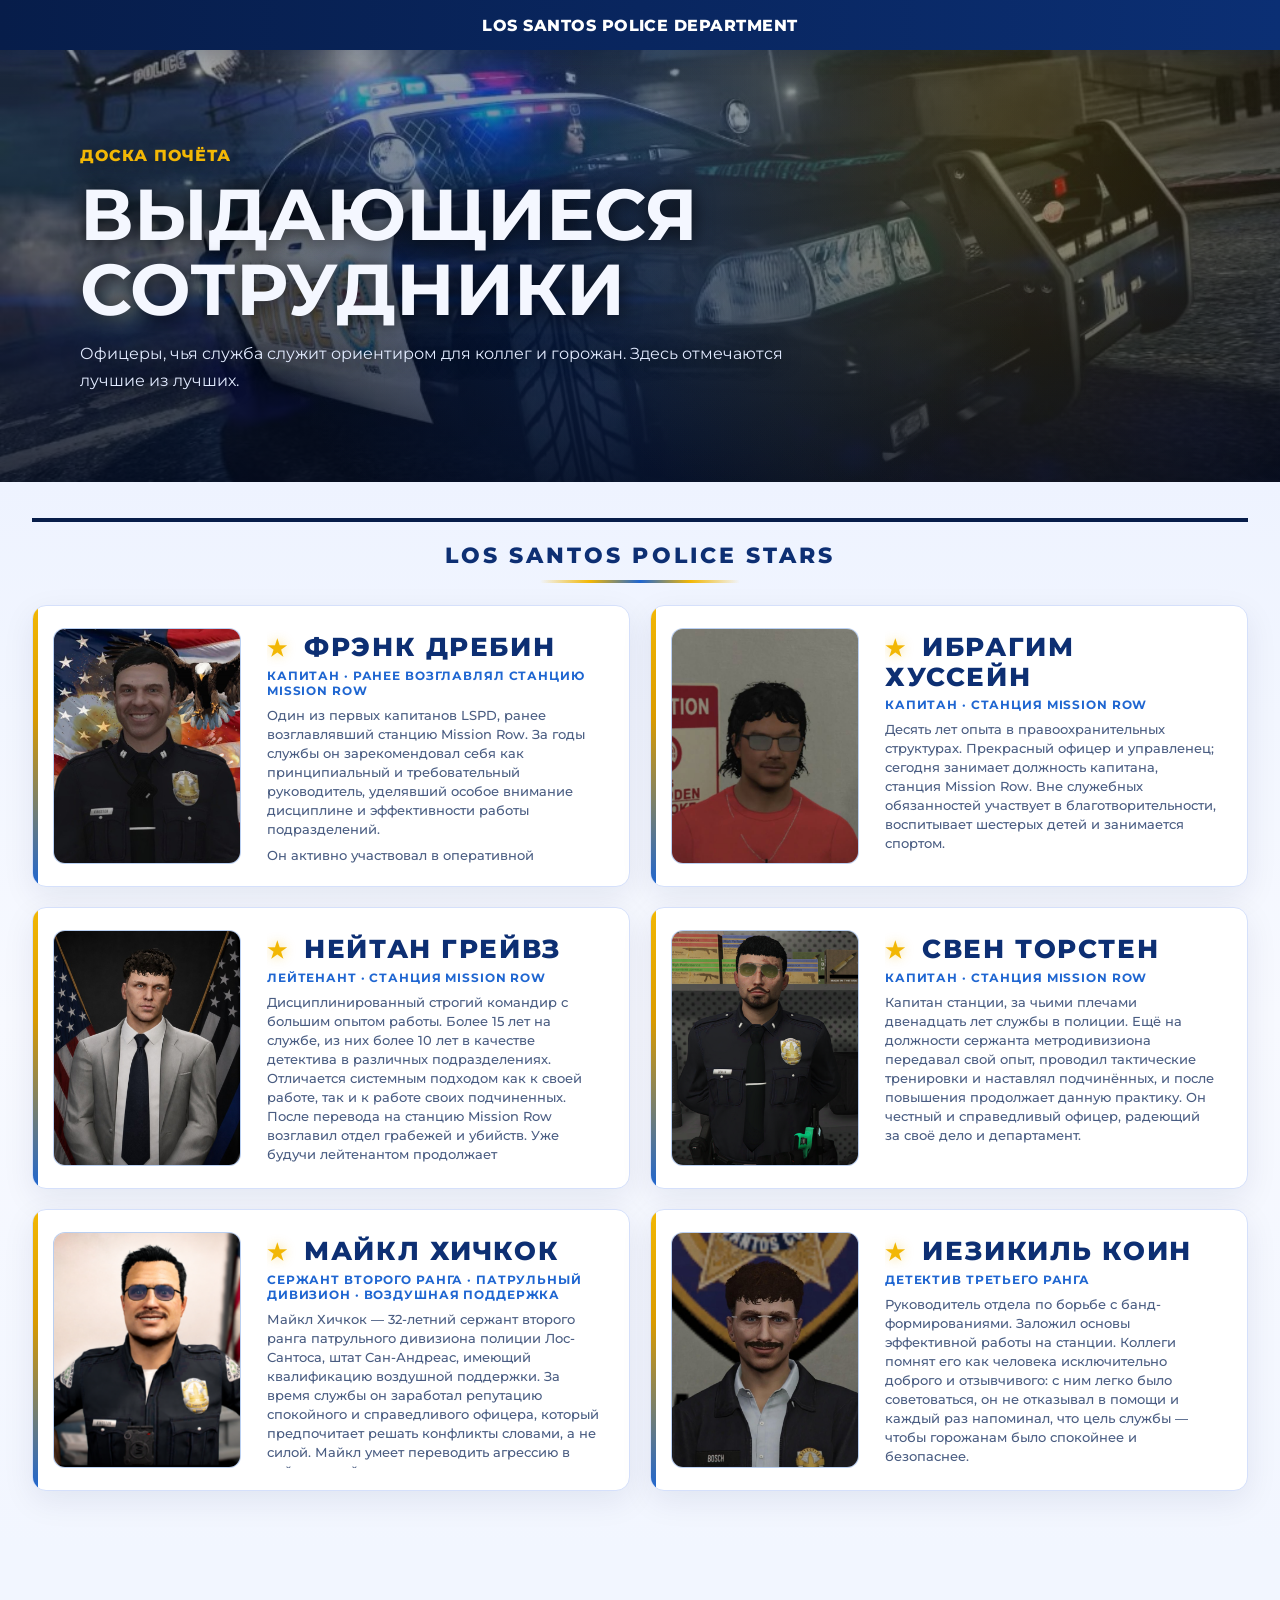
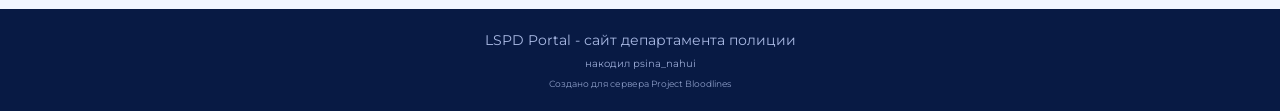
==== commit f82637e9: "Доска почёта: Свен Торстен — капитан вместо лейтенанта Co-authored-by: Cursor <cursoragent@cursor.co" ====
--- a/luchshie-sotrudniki.html
+++ b/luchshie-sotrudniki.html
@@ -127,7 +127,7 @@
                   src="images/honor-sven-torsten.png"
                   width="672"
                   height="1008"
-                  alt="Портрет лейтенанта Свена Торстена"
+                  alt="Портрет капитана Свена Торстена"
                   loading="lazy"
                   decoding="async"
                 >
@@ -135,9 +135,9 @@
             </div>
             <div class="honor-card-text">
               <p class="honor-card-name"><span class="honor-star" aria-hidden="true">★</span> Свен Торстен</p>
-              <p class="honor-card-rank">Лейтенант · Станция Mission Row</p>
-              <p class="honor-card-note">
-                Лейтенант станции, за чьими плечами двенадцать лет службы в полиции. Ещё на должности сержанта
+              <p class="honor-card-rank">Капитан · Станция Mission Row</p>
+              <p class="honor-card-note">
+                Капитан станции, за чьими плечами двенадцать лет службы в полиции. Ещё на должности сержанта
                 метродивизиона передавал свой опыт, проводил тактические тренировки и наставлял подчинённых, и
                 после повышения продолжает данную практику. Он честный и справедливый офицер, радеющий за своё
                 дело и департамент.
--- a/styles.css
+++ b/styles.css
@@ -289,6 +289,44 @@
   background-position: center center;
 }
 
+.card-7 {
+  background-image: url("https://images.unsplash.com/photo-1523240795612-9a054b0db644?auto=format&fit=crop&w=1200&q=80");
+}
+
+.card-8 {
+  background-image: url("https://images.unsplash.com/photo-1559027615-cd4628901753?auto=format&fit=crop&w=1200&q=80");
+}
+
+.card-9 {
+  background-image: url("images/card-pomoshch-narkozavisimym.png");
+  background-position: center 35%;
+}
+
+.cards-grid > .card:last-child:nth-child(odd) {
+  grid-column: 1 / -1;
+  width: 100%;
+  max-width: calc((100% - 20px) / 2);
+  justify-self: center;
+}
+
+.program-placeholder {
+  margin: 0 0 1.25em;
+  padding: 18px 20px;
+  border-radius: 10px;
+  border: 1px dashed rgba(47, 112, 207, 0.45);
+  background: #f4f8ff;
+  color: #4a5d82;
+  line-height: 1.65;
+  font-style: italic;
+}
+
+.program-form-note {
+  margin: 12px 0 0;
+  text-align: center;
+  font-size: 0.82rem;
+  color: #5a6d94;
+}
+
 .hero.hero-honor .hero-overlay {
   background:
     radial-gradient(circle at 78% 18%, rgba(242, 183, 5, 0.2), transparent 46%),
@@ -705,6 +743,12 @@
   .cards-grid {
     grid-template-columns: repeat(2, minmax(0, 1fr));
   }
+
+  .cards-grid > .card:last-child:nth-child(odd) {
+    grid-column: auto;
+    max-width: none;
+    justify-self: stretch;
+  }
 }
 
 @media (max-width: 720px) {
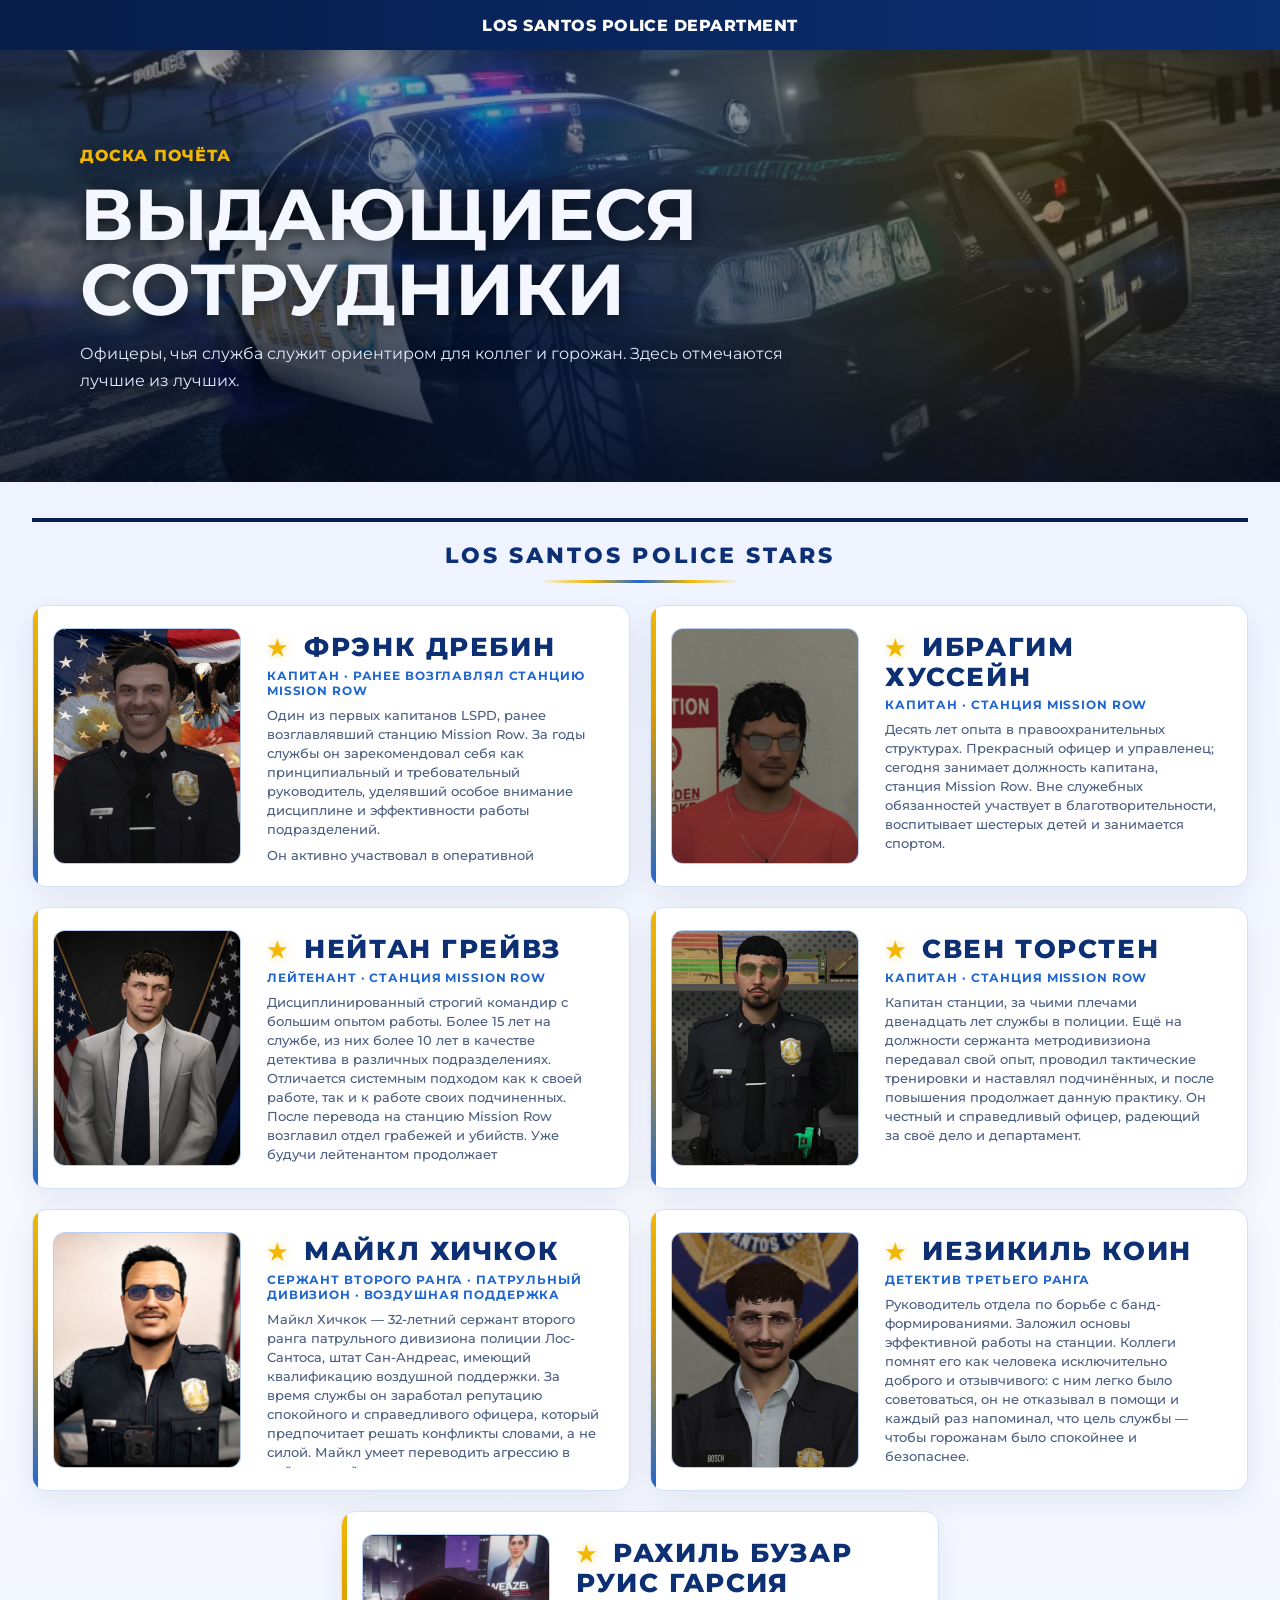
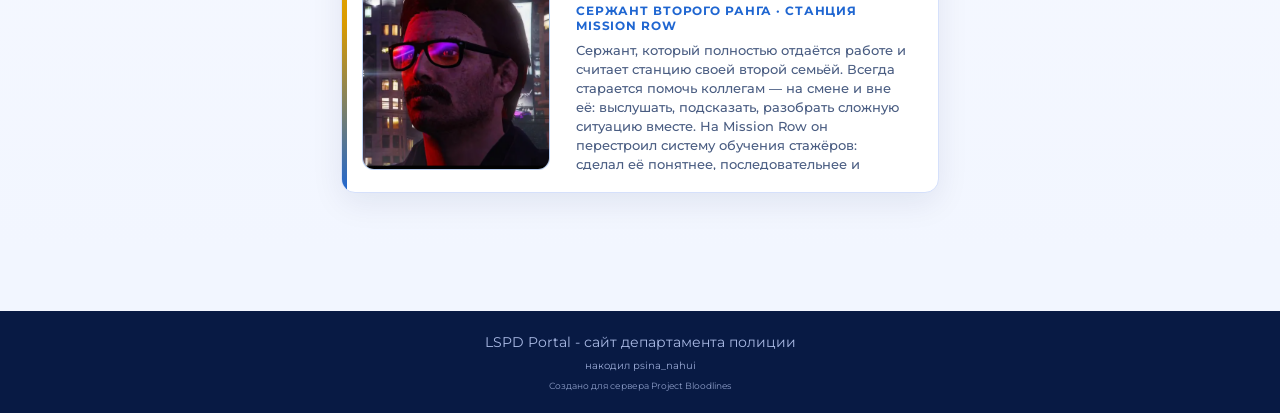
==== commit 566861a8: "Доска почёта: Рахиль Бузар Руис Гарсия, сержант второго ранга Co-authored-by: Cursor <cursoragent@cu" ====
--- a/luchshie-sotrudniki.html
+++ b/luchshie-sotrudniki.html
@@ -222,6 +222,38 @@
               </p>
             </div>
           </article>
+          <article class="honor-card">
+            <div class="honor-card-photo-wrap">
+              <div class="honor-card-photo-inner">
+                <img
+                  class="honor-card-img honor-card-img--face"
+                  src="images/honor-rahil-garcia.png"
+                  width="512"
+                  height="512"
+                  alt="Портрет сержанта Рахиля Бузар Руис Гарсии"
+                  loading="lazy"
+                  decoding="async"
+                >
+              </div>
+            </div>
+            <div class="honor-card-text">
+              <p class="honor-card-name"><span class="honor-star" aria-hidden="true">★</span> Рахиль Бузар Руис Гарсия</p>
+              <p class="honor-card-rank">Сержант второго ранга · станция Mission Row</p>
+              <div class="honor-card-bio">
+                <p>
+                  Сержант, который полностью отдаётся работе и считает станцию своей второй семьёй. Всегда старается
+                  помочь коллегам — на смене и вне её: выслушать, подсказать, разобрать сложную ситуацию вместе.
+                  На Mission Row он перестроил систему обучения стажёров: сделал её понятнее, последовательнее и ближе
+                  к реальной службе на улицах, благодаря чему новички быстрее входят в ритм, а весь пост работает слаженнее.
+                </p>
+                <p>
+                  Коллеги знают Рахиля как доброго, спокойного и отзывчивого офицера, который верит в команду. За годы
+                  службы он много сделал для станции — укрепил дисциплину, порядок на посту и атмосферу в коллективе —
+                  и продолжает служить так, будто от этого зависит будущее всего департамента.
+                </p>
+              </div>
+            </div>
+          </article>
         </div>
       </div>
     </section>
--- a/styles.css
+++ b/styles.css
@@ -290,11 +290,13 @@
 }
 
 .card-7 {
-  background-image: url("https://images.unsplash.com/photo-1523240795612-9a054b0db644?auto=format&fit=crop&w=1200&q=80");
+  background-image: url("images/card-shkola-bezopasnosti.png");
+  background-position: center 45%;
 }
 
 .card-8 {
-  background-image: url("https://images.unsplash.com/photo-1559027615-cd4628901753?auto=format&fit=crop&w=1200&q=80");
+  background-image: url("images/card-pomoshch-zhertvam.png");
+  background-position: center 42%;
 }
 
 .card-9 {
@@ -412,6 +414,10 @@
   height: 100%;
   object-fit: cover;
   object-position: center top;
+}
+
+.honor-card-img--face {
+  object-position: center 18%;
 }
 
 .honor-card-photo-placeholder {
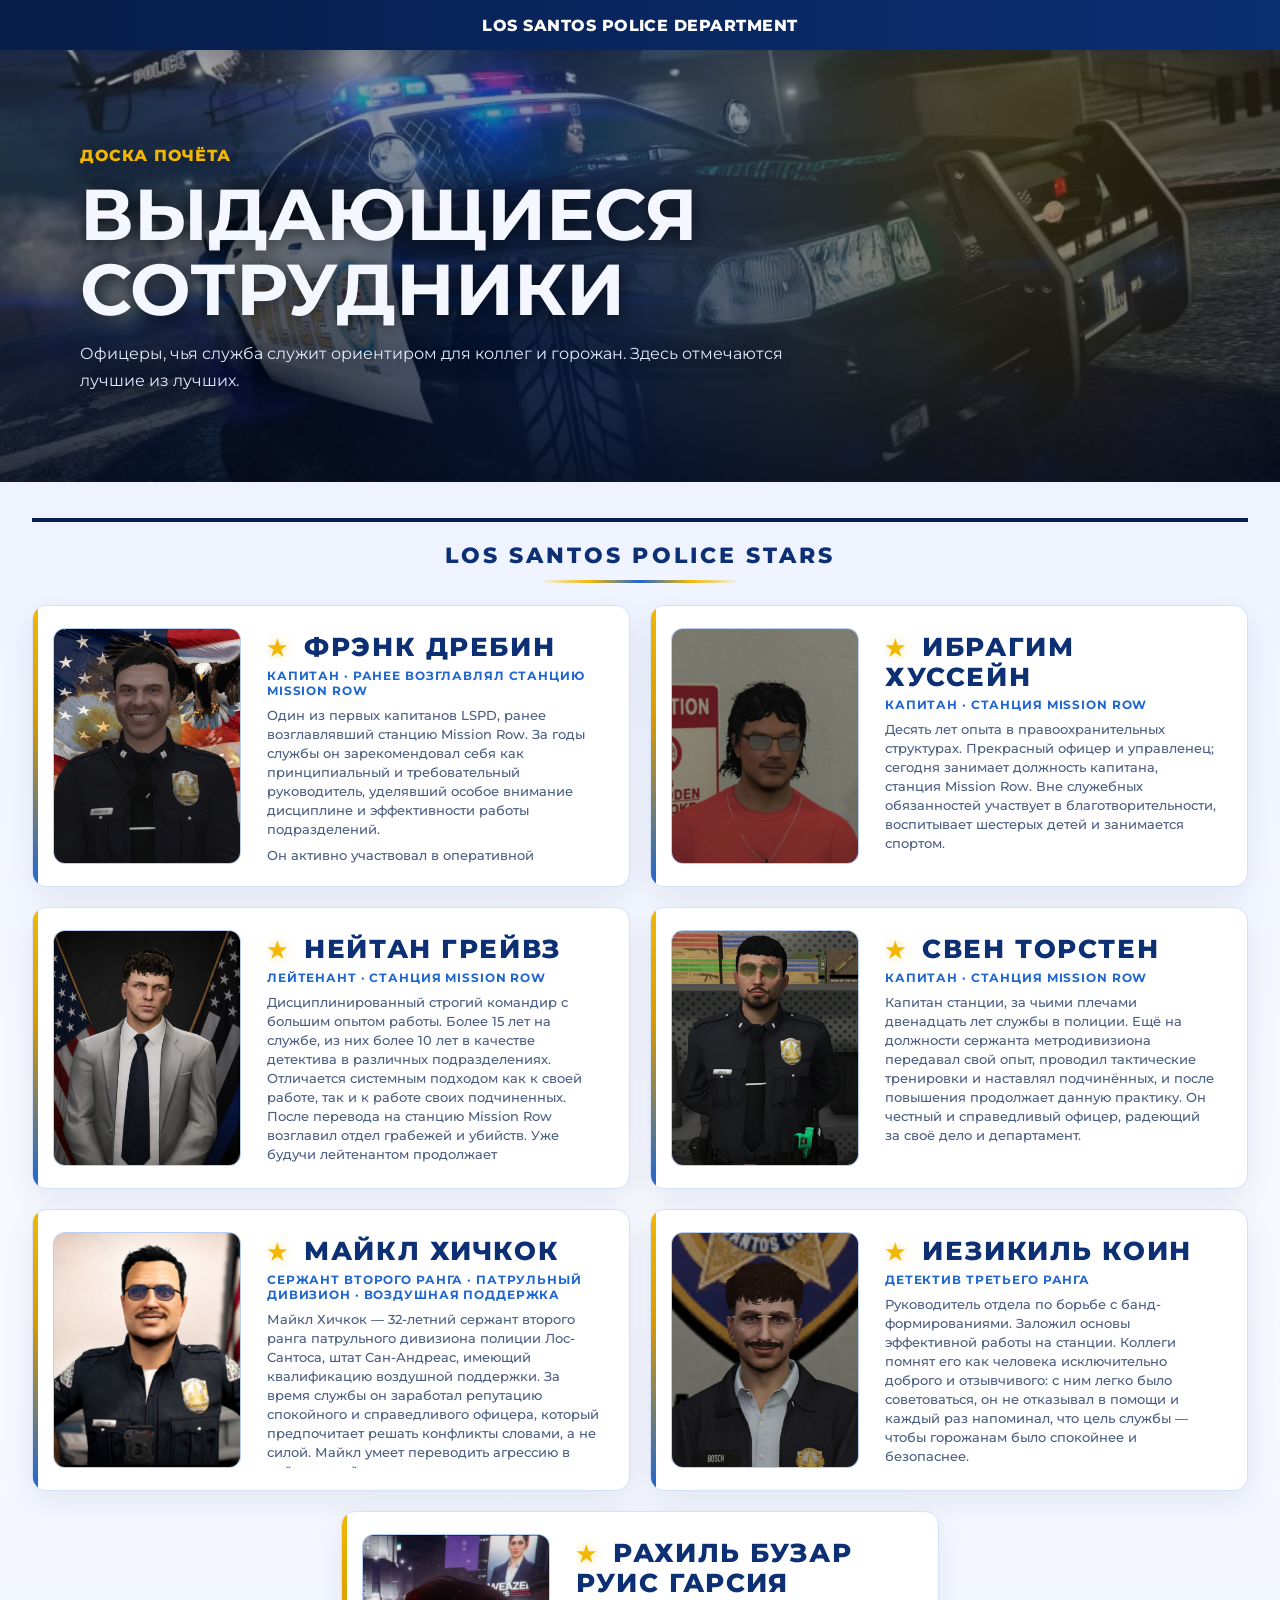
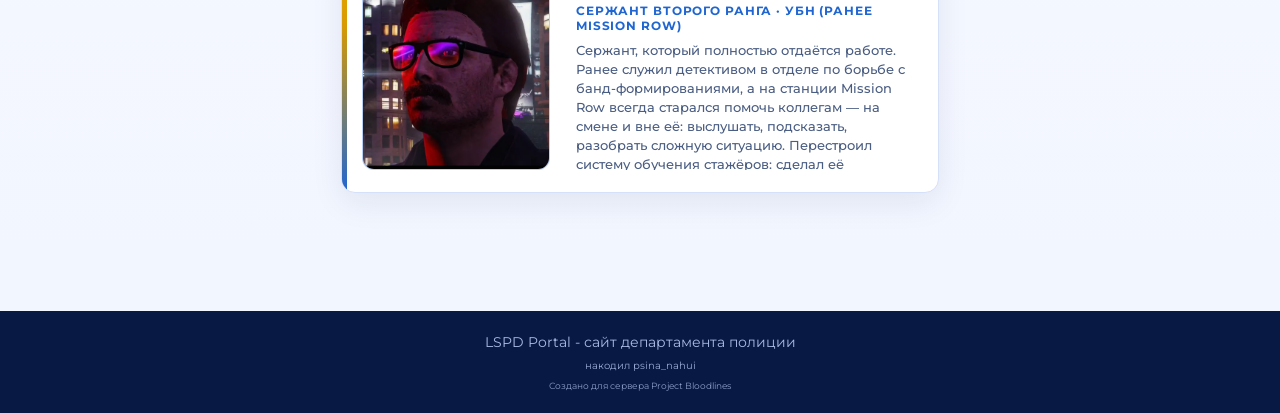
==== commit 4530edc8: "Рахиль Гарсия: правки биографии — детектив, УБН, без «поста» Co-authored-by: Cursor <cursoragent@cur" ====
--- a/luchshie-sotrudniki.html
+++ b/luchshie-sotrudniki.html
@@ -238,18 +238,19 @@
             </div>
             <div class="honor-card-text">
               <p class="honor-card-name"><span class="honor-star" aria-hidden="true">★</span> Рахиль Бузар Руис Гарсия</p>
-              <p class="honor-card-rank">Сержант второго ранга · станция Mission Row</p>
+              <p class="honor-card-rank">Сержант второго ранга · УБН (ранее Mission Row)</p>
               <div class="honor-card-bio">
                 <p>
-                  Сержант, который полностью отдаётся работе и считает станцию своей второй семьёй. Всегда старается
-                  помочь коллегам — на смене и вне её: выслушать, подсказать, разобрать сложную ситуацию вместе.
-                  На Mission Row он перестроил систему обучения стажёров: сделал её понятнее, последовательнее и ближе
-                  к реальной службе на улицах, благодаря чему новички быстрее входят в ритм, а весь пост работает слаженнее.
+                  Сержант, который полностью отдаётся работе. Ранее служил детективом в отделе по борьбе с
+                  банд-формированиями, а на станции Mission Row всегда старался помочь коллегам — на смене и вне её:
+                  выслушать, подсказать, разобрать сложную ситуацию. Перестроил систему обучения стажёров: сделал её
+                  понятнее, последовательнее и ближе к реальной патрульной работе, благодаря чему новички быстрее
+                  входили в ритм, а работа подразделения стала заметно слаженнее.
                 </p>
                 <p>
                   Коллеги знают Рахиля как доброго, спокойного и отзывчивого офицера, который верит в команду. За годы
-                  службы он много сделал для станции — укрепил дисциплину, порядок на посту и атмосферу в коллективе —
-                  и продолжает служить так, будто от этого зависит будущее всего департамента.
+                  на станции он много сделал для департамента — укрепил дисциплину, порядок в коллективе и атмосферу
+                  взаимопомощи. После службы на Mission Row покинул должность на станции и перешёл на работу в УБН.
                 </p>
               </div>
             </div>
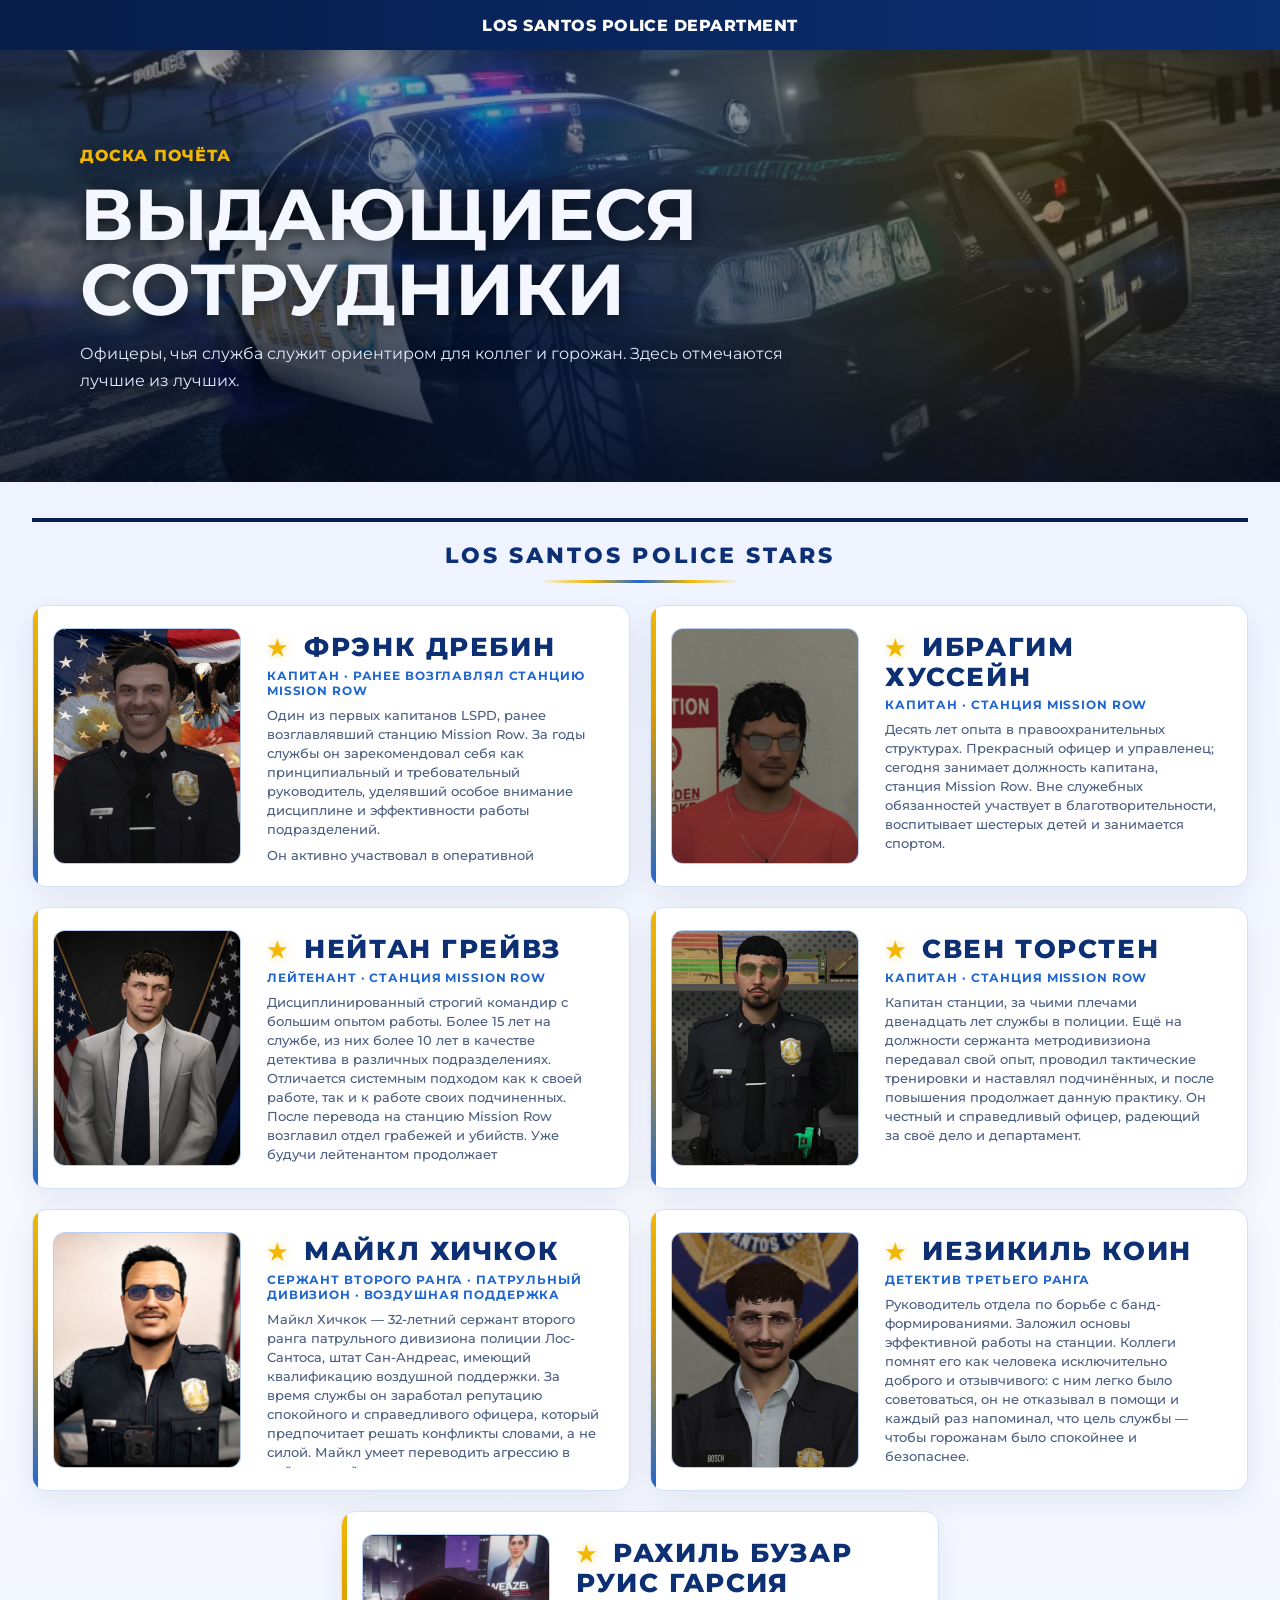
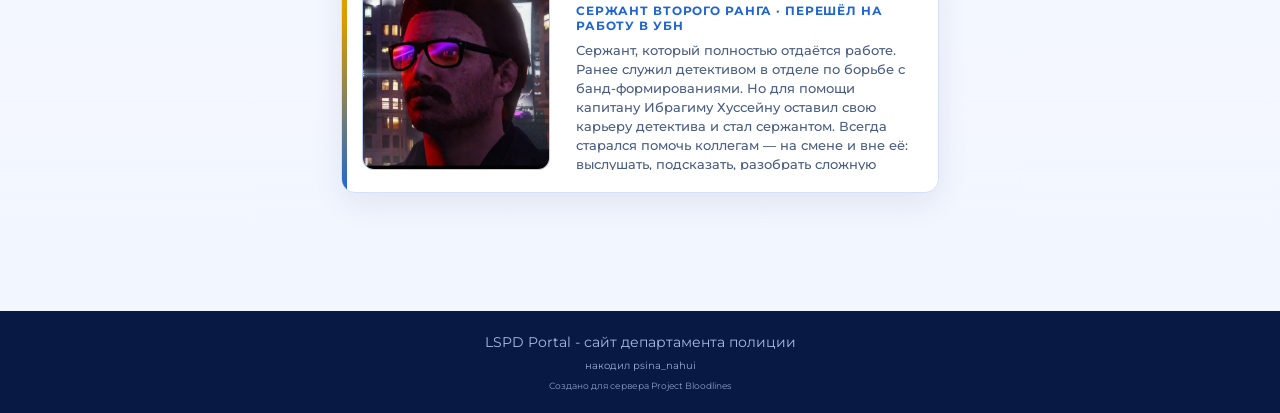
==== commit e9f2fb2d: "Рахиль Гарсия: обновлённая биография (детектив, Ибрагим, агент УБН) Co-authored-by: Cursor <cursorag" ====
--- a/luchshie-sotrudniki.html
+++ b/luchshie-sotrudniki.html
@@ -238,19 +238,19 @@
             </div>
             <div class="honor-card-text">
               <p class="honor-card-name"><span class="honor-star" aria-hidden="true">★</span> Рахиль Бузар Руис Гарсия</p>
-              <p class="honor-card-rank">Сержант второго ранга · УБН (ранее Mission Row)</p>
+              <p class="honor-card-rank">Сержант второго ранга · перешёл на работу в УБН</p>
               <div class="honor-card-bio">
                 <p>
                   Сержант, который полностью отдаётся работе. Ранее служил детективом в отделе по борьбе с
-                  банд-формированиями, а на станции Mission Row всегда старался помочь коллегам — на смене и вне её:
-                  выслушать, подсказать, разобрать сложную ситуацию. Перестроил систему обучения стажёров: сделал её
-                  понятнее, последовательнее и ближе к реальной патрульной работе, благодаря чему новички быстрее
-                  входили в ритм, а работа подразделения стала заметно слаженнее.
+                  банд-формированиями. Но для помощи капитану Ибрагиму Хуссейну оставил свою карьеру детектива и стал
+                  сержантом. Всегда старался помочь коллегам — на смене и вне её: выслушать, подсказать, разобрать
+                  сложную ситуацию. Перестроил систему обучения стажёров: сделал её понятнее, последовательнее и ближе
+                  к реальной патрульной работе, благодаря чему новички быстрее входили в ритм.
                 </p>
                 <p>
                   Коллеги знают Рахиля как доброго, спокойного и отзывчивого офицера, который верит в команду. За годы
                   на станции он много сделал для департамента — укрепил дисциплину, порядок в коллективе и атмосферу
-                  взаимопомощи. После службы на Mission Row покинул должность на станции и перешёл на работу в УБН.
+                  взаимопомощи. Карьера в полиции закончилась, начался новый этап его жизни в качестве агента УБН.
                 </p>
               </div>
             </div>
